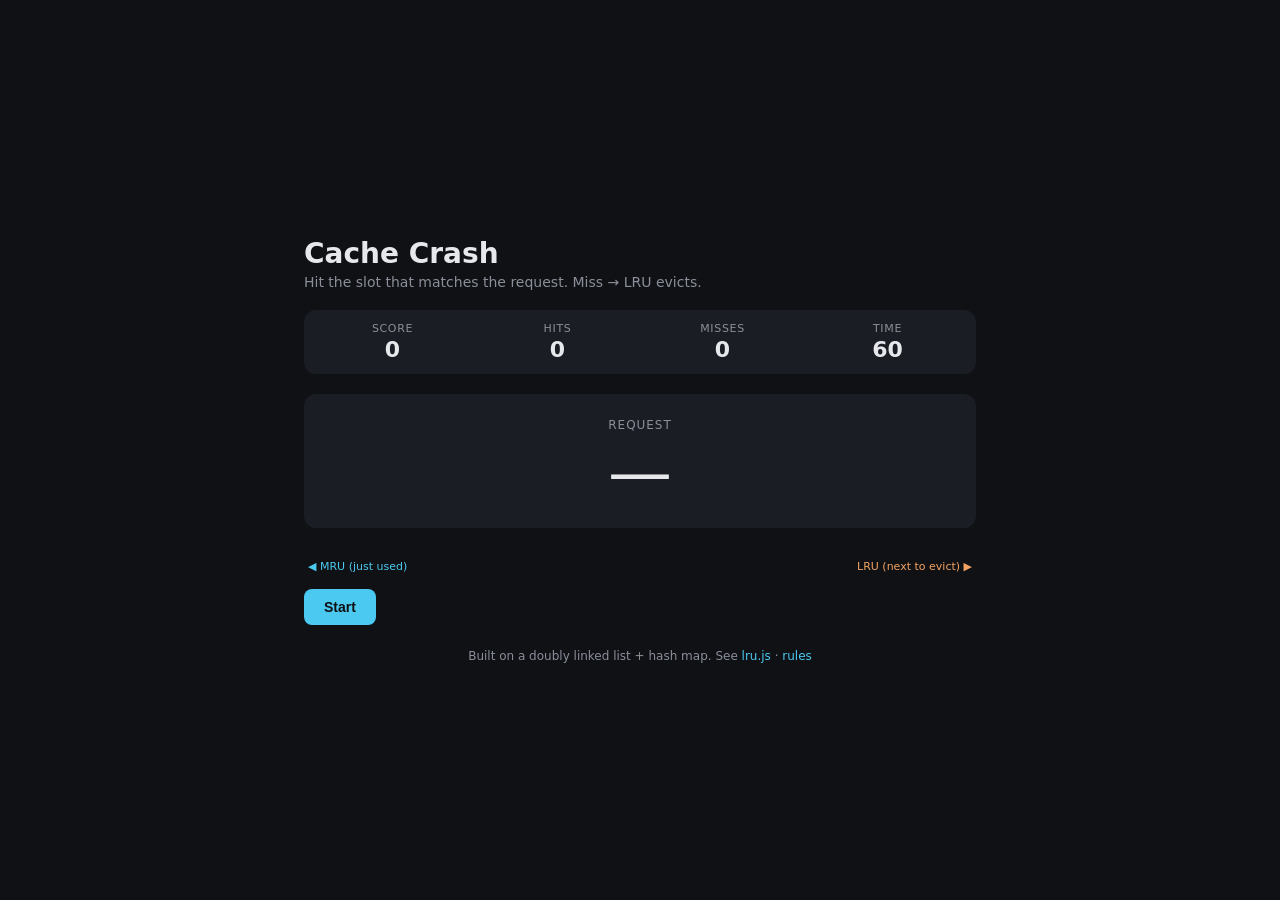
==== weeks/week02/homework/a-linked-list-game/index.html @ c5bf4c40 "feat(week02): add (a) Cache Crash LRU game with activity + class diagrams A web reaction game built " ====
<!DOCTYPE html>
<html lang="en">
<head>
  <meta charset="UTF-8">
  <meta name="viewport" content="width=device-width, initial-scale=1.0">
  <title>Cache Crash — LRU Game</title>
  <link rel="stylesheet" href="style.css">
</head>
<body>
  <div class="app">
    <h1>Cache Crash</h1>
    <p class="subtitle">Hit the slot that matches the request. Miss → LRU evicts.</p>

    <div class="hud">
      <div><span class="label">Score</span><span class="value" id="score">0</span></div>
      <div><span class="label">Hits</span><span class="value" id="hits">0</span></div>
      <div><span class="label">Misses</span><span class="value" id="misses">0</span></div>
      <div><span class="label">Time</span><span class="value" id="timer">60</span></div>
    </div>

    <div class="request-panel">
      <div class="label">Request</div>
      <div id="request-emoji">—</div>
    </div>

    <div class="slots" id="slots"></div>
    <div class="legend">
      <span class="mru-tag">◀ MRU (just used)</span>
      <span class="lru-tag">LRU (next to evict) ▶</span>
    </div>

    <div class="controls">
      <button id="start-btn">Start</button>
      <span id="message"></span>
    </div>

    <footer>
      Built on a doubly linked list + hash map. See
      <a href="./lru.js">lru.js</a> ·
      <a href="./README.md">rules</a>
    </footer>
  </div>

  <script type="module" src="./game.js"></script>
</body>
</html>
---- weeks/week02/homework/a-linked-list-game/style.css ----
:root {
  --bg: #0f1115;
  --panel: #1a1d24;
  --accent: #4cc9f0;
  --hit: #80ed99;
  --miss: #ff6b6b;
  --mru: #4cc9f0;
  --lru: #f4a261;
  --text: #e6e8eb;
  --muted: #8a8f99;
}

* { box-sizing: border-box; }

body {
  margin: 0;
  min-height: 100vh;
  font-family: ui-sans-serif, system-ui, -apple-system, "Segoe UI", Roboto, sans-serif;
  background: var(--bg);
  color: var(--text);
  display: flex;
  align-items: center;
  justify-content: center;
}

.app {
  width: min(720px, 92vw);
  padding: 24px;
}

h1 {
  margin: 0 0 4px 0;
  font-size: 28px;
}

.subtitle {
  color: var(--muted);
  margin: 0 0 20px 0;
  font-size: 14px;
}

.hud {
  display: grid;
  grid-template-columns: repeat(4, 1fr);
  gap: 12px;
  margin-bottom: 20px;
  background: var(--panel);
  padding: 12px;
  border-radius: 12px;
}

.hud > div {
  text-align: center;
}

.hud .label {
  display: block;
  font-size: 11px;
  text-transform: uppercase;
  letter-spacing: 0.06em;
  color: var(--muted);
  margin-bottom: 2px;
}

.hud .value {
  font-size: 22px;
  font-weight: 600;
}

.request-panel {
  background: var(--panel);
  border-radius: 12px;
  padding: 24px;
  text-align: center;
  margin-bottom: 16px;
}

.request-panel .label {
  font-size: 12px;
  text-transform: uppercase;
  letter-spacing: 0.08em;
  color: var(--muted);
  margin-bottom: 8px;
}

#request-emoji {
  font-size: 64px;
  display: inline-block;
  line-height: 1;
}

.hit-flash { animation: pop-hit 0.3s ease; }
.miss-flash { animation: shake 0.3s ease; }

@keyframes pop-hit {
  0% { transform: scale(1); filter: brightness(1); }
  50% { transform: scale(1.25); filter: brightness(1.4) drop-shadow(0 0 12px var(--hit)); }
  100% { transform: scale(1); filter: brightness(1); }
}

@keyframes shake {
  0%, 100% { transform: translateX(0); }
  25% { transform: translateX(-6px); }
  75% { transform: translateX(6px); }
}

.slots {
  display: grid;
  grid-template-columns: repeat(5, 1fr);
  gap: 12px;
  margin-bottom: 16px;
}

.slot {
  aspect-ratio: 1;
  font-size: 40px;
  background: var(--panel);
  border: 2px solid transparent;
  border-radius: 12px;
  color: inherit;
  cursor: pointer;
  transition: transform 0.1s, border-color 0.2s, background 0.2s;
}

.slot:hover {
  transform: translateY(-2px);
  border-color: var(--accent);
}

.slot.mru { border-color: var(--mru); box-shadow: 0 0 12px rgba(76, 201, 240, 0.25); }
.slot.lru { border-color: var(--lru); box-shadow: 0 0 12px rgba(244, 162, 97, 0.25); }

.legend {
  display: flex;
  justify-content: space-between;
  font-size: 11px;
  color: var(--muted);
  margin-bottom: 16px;
  padding: 0 4px;
}

.legend .mru-tag { color: var(--mru); }
.legend .lru-tag { color: var(--lru); }

.controls {
  display: flex;
  gap: 12px;
  align-items: center;
}

#start-btn {
  flex: 0 0 auto;
  padding: 10px 20px;
  font-size: 14px;
  background: var(--accent);
  color: var(--bg);
  border: none;
  border-radius: 8px;
  cursor: pointer;
  font-weight: 600;
}

#start-btn:hover { filter: brightness(1.1); }

#message {
  flex: 1;
  font-size: 14px;
  color: var(--muted);
}

footer {
  margin-top: 24px;
  font-size: 12px;
  color: var(--muted);
  text-align: center;
}

footer a { color: var(--accent); text-decoration: none; }
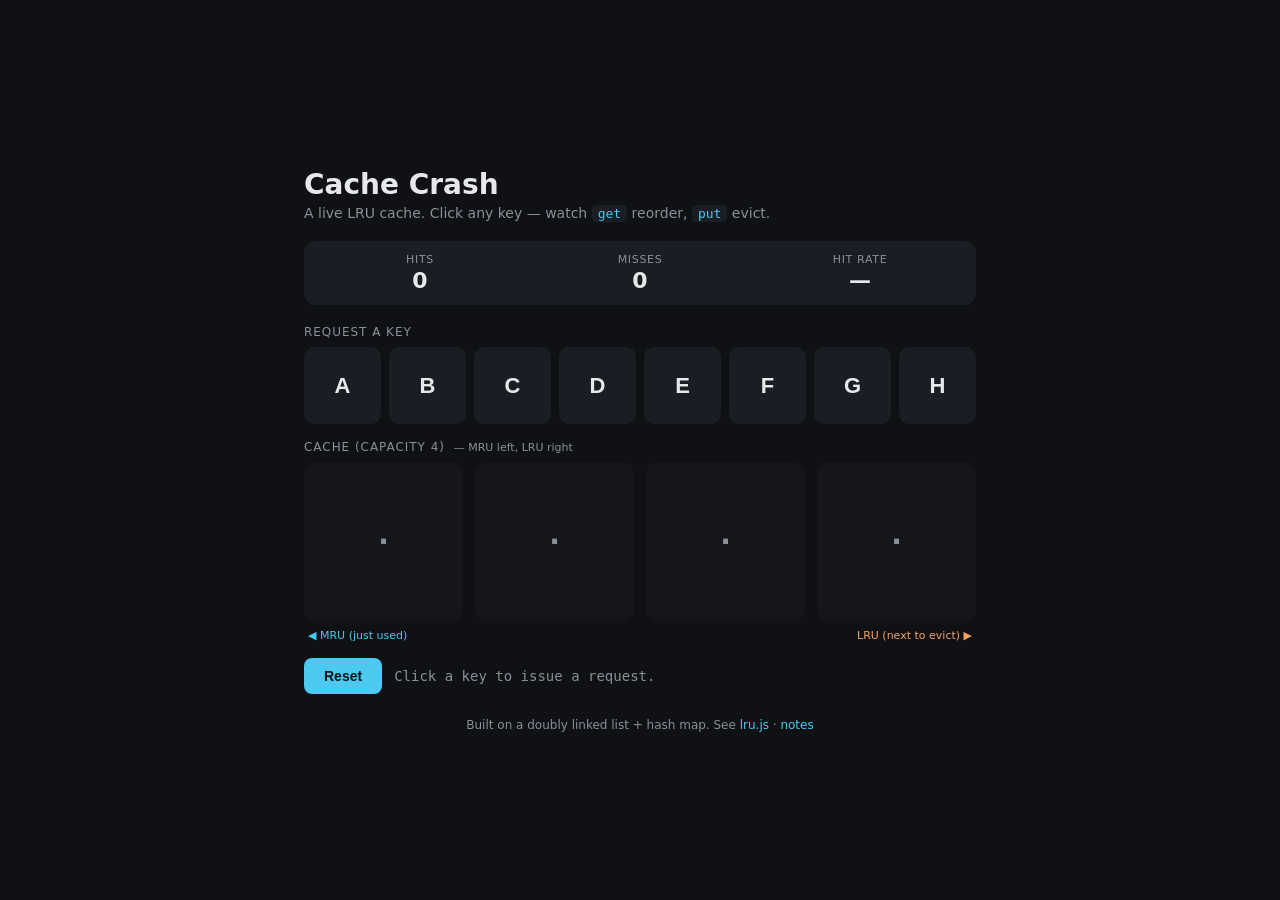
==== commit 3132dd74: "refactor(week02): simplify Cache Crash to a turn-based LRU sandbox The previous timed-reaction game " ====
--- a/weeks/week02/homework/a-linked-list-game/index.html
+++ b/weeks/week02/homework/a-linked-list-game/index.html
@@ -3,26 +3,24 @@
 <head>
   <meta charset="UTF-8">
   <meta name="viewport" content="width=device-width, initial-scale=1.0">
-  <title>Cache Crash — LRU Game</title>
+  <title>Cache Crash — LRU Sandbox</title>
   <link rel="stylesheet" href="style.css">
 </head>
 <body>
   <div class="app">
     <h1>Cache Crash</h1>
-    <p class="subtitle">Hit the slot that matches the request. Miss → LRU evicts.</p>
+    <p class="subtitle">A live LRU cache. Click any key — watch <code>get</code> reorder, <code>put</code> evict.</p>
 
     <div class="hud">
-      <div><span class="label">Score</span><span class="value" id="score">0</span></div>
       <div><span class="label">Hits</span><span class="value" id="hits">0</span></div>
       <div><span class="label">Misses</span><span class="value" id="misses">0</span></div>
-      <div><span class="label">Time</span><span class="value" id="timer">60</span></div>
+      <div><span class="label">Hit rate</span><span class="value" id="rate">—</span></div>
     </div>
 
-    <div class="request-panel">
-      <div class="label">Request</div>
-      <div id="request-emoji">—</div>
-    </div>
+    <div class="section-label">Request a key</div>
+    <div class="keys" id="keys"></div>
 
+    <div class="section-label">Cache (capacity 4) <span class="muted">— MRU left, LRU right</span></div>
     <div class="slots" id="slots"></div>
     <div class="legend">
       <span class="mru-tag">◀ MRU (just used)</span>
@@ -30,14 +28,14 @@
     </div>
 
     <div class="controls">
-      <button id="start-btn">Start</button>
-      <span id="message"></span>
+      <button id="reset-btn">Reset</button>
+      <span id="message">Click a key to issue a request.</span>
     </div>
 
     <footer>
       Built on a doubly linked list + hash map. See
       <a href="./lru.js">lru.js</a> ·
-      <a href="./README.md">rules</a>
+      <a href="./README.md">notes</a>
     </footer>
   </div>
 
--- a/weeks/week02/homework/a-linked-list-game/style.css
+++ b/weeks/week02/homework/a-linked-list-game/style.css
@@ -39,9 +39,17 @@
   font-size: 14px;
 }
 
+.subtitle code {
+  background: var(--panel);
+  padding: 1px 6px;
+  border-radius: 4px;
+  color: var(--accent);
+  font-size: 13px;
+}
+
 .hud {
   display: grid;
-  grid-template-columns: repeat(4, 1fr);
+  grid-template-columns: repeat(3, 1fr);
   gap: 12px;
   margin-bottom: 20px;
   background: var(--panel);
@@ -67,69 +75,94 @@
   font-weight: 600;
 }
 
-.request-panel {
-  background: var(--panel);
-  border-radius: 12px;
-  padding: 24px;
-  text-align: center;
-  margin-bottom: 16px;
-}
-
-.request-panel .label {
+.section-label {
   font-size: 12px;
   text-transform: uppercase;
   letter-spacing: 0.08em;
   color: var(--muted);
-  margin-bottom: 8px;
-}
-
-#request-emoji {
-  font-size: 64px;
-  display: inline-block;
-  line-height: 1;
-}
-
-.hit-flash { animation: pop-hit 0.3s ease; }
-.miss-flash { animation: shake 0.3s ease; }
-
-@keyframes pop-hit {
-  0% { transform: scale(1); filter: brightness(1); }
-  50% { transform: scale(1.25); filter: brightness(1.4) drop-shadow(0 0 12px var(--hit)); }
-  100% { transform: scale(1); filter: brightness(1); }
-}
-
-@keyframes shake {
-  0%, 100% { transform: translateX(0); }
-  25% { transform: translateX(-6px); }
-  75% { transform: translateX(6px); }
+  margin: 16px 0 8px 0;
+}
+
+.section-label .muted {
+  text-transform: none;
+  letter-spacing: 0;
+  font-size: 11px;
+  margin-left: 4px;
+}
+
+.keys {
+  display: grid;
+  grid-template-columns: repeat(8, 1fr);
+  gap: 8px;
+  margin-bottom: 16px;
+}
+
+.key {
+  aspect-ratio: 1;
+  font-size: 22px;
+  font-weight: 600;
+  background: var(--panel);
+  border: 2px solid transparent;
+  border-radius: 10px;
+  color: var(--text);
+  cursor: pointer;
+  transition: transform 0.1s, border-color 0.2s, background 0.2s;
+}
+
+.key:hover {
+  transform: translateY(-2px);
+  border-color: var(--accent);
+}
+
+.key.cached {
+  background: rgba(76, 201, 240, 0.12);
+  border-color: rgba(76, 201, 240, 0.4);
 }
 
 .slots {
   display: grid;
-  grid-template-columns: repeat(5, 1fr);
+  grid-template-columns: repeat(4, 1fr);
   gap: 12px;
-  margin-bottom: 16px;
+  margin-bottom: 8px;
 }
 
 .slot {
   aspect-ratio: 1;
-  font-size: 40px;
+  font-size: 36px;
+  font-weight: 600;
   background: var(--panel);
   border: 2px solid transparent;
   border-radius: 12px;
-  color: inherit;
-  cursor: pointer;
-  transition: transform 0.1s, border-color 0.2s, background 0.2s;
-}
-
-.slot:hover {
-  transform: translateY(-2px);
-  border-color: var(--accent);
+  display: flex;
+  align-items: center;
+  justify-content: center;
+  transition: border-color 0.2s, background 0.2s;
+}
+
+.slot.empty {
+  color: var(--muted);
+  font-size: 28px;
+  background: rgba(26, 29, 36, 0.5);
 }
 
 .slot.mru { border-color: var(--mru); box-shadow: 0 0 12px rgba(76, 201, 240, 0.25); }
 .slot.lru { border-color: var(--lru); box-shadow: 0 0 12px rgba(244, 162, 97, 0.25); }
 
+.hit-flash { animation: pop-hit 0.35s ease; }
+.miss-flash { animation: pop-miss 0.35s ease; }
+
+@keyframes pop-hit {
+  0% { transform: scale(1); }
+  50% { transform: scale(1.15); filter: drop-shadow(0 0 12px var(--hit)); }
+  100% { transform: scale(1); }
+}
+
+@keyframes pop-miss {
+  0% { transform: scale(1); }
+  50% { transform: scale(1.15); filter: drop-shadow(0 0 12px var(--miss)); }
+  100% { transform: scale(1); }
+}
+
 .legend {
   display: flex;
   justify-content: space-between;
@@ -148,7 +181,7 @@
   align-items: center;
 }
 
-#start-btn {
+#reset-btn {
   flex: 0 0 auto;
   padding: 10px 20px;
   font-size: 14px;
@@ -160,12 +193,13 @@
   font-weight: 600;
 }
 
-#start-btn:hover { filter: brightness(1.1); }
+#reset-btn:hover { filter: brightness(1.1); }
 
 #message {
   flex: 1;
   font-size: 14px;
   color: var(--muted);
+  font-family: ui-monospace, SFMono-Regular, Menlo, monospace;
 }
 
 footer {
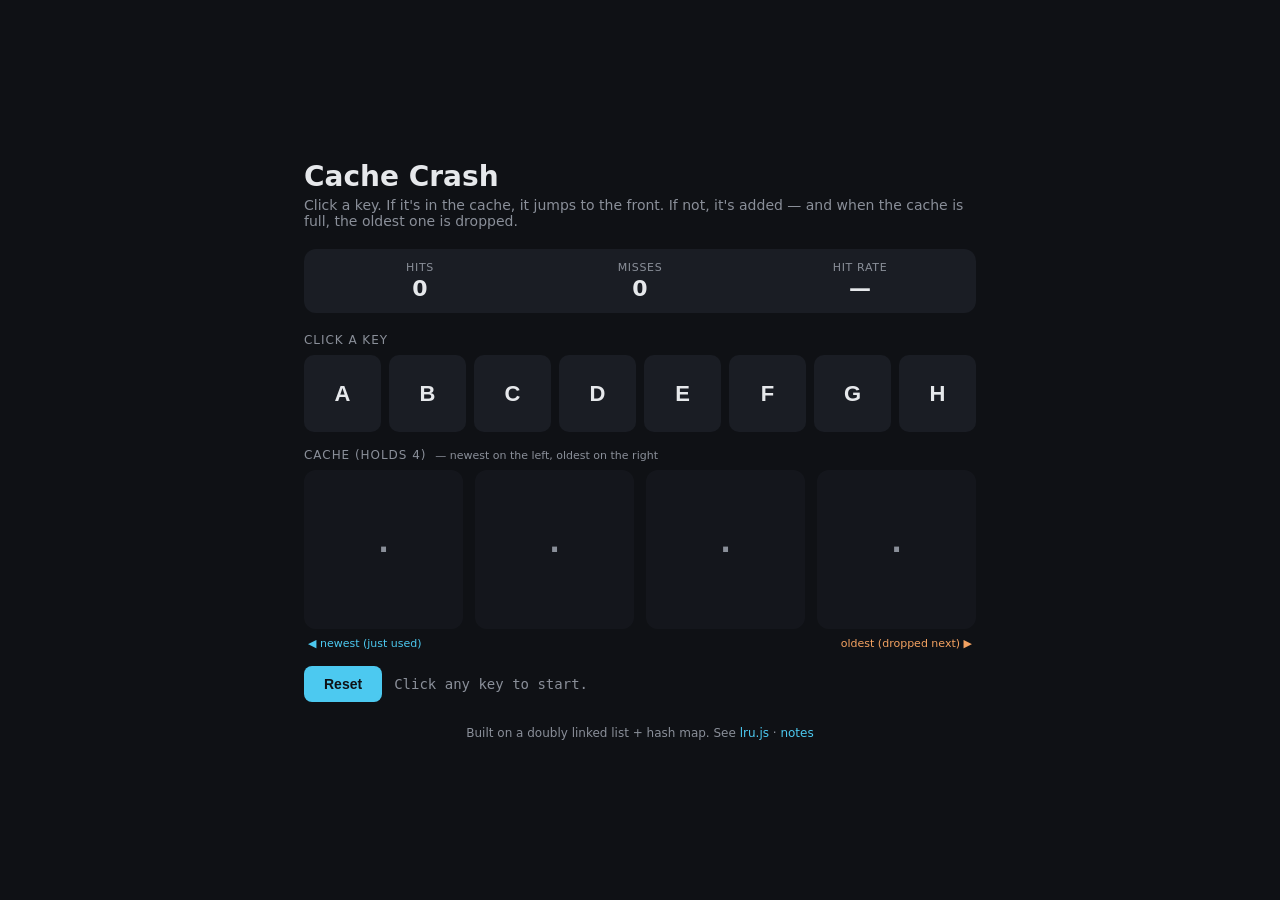
==== commit 4cdc6cce: "docs(week02): plain-English wording in diagrams and UI Replace jargon (MRU/LRU, "w/ eviction", "evic" ====
--- a/weeks/week02/homework/a-linked-list-game/index.html
+++ b/weeks/week02/homework/a-linked-list-game/index.html
@@ -9,7 +9,7 @@
 <body>
   <div class="app">
     <h1>Cache Crash</h1>
-    <p class="subtitle">A live LRU cache. Click any key — watch <code>get</code> reorder, <code>put</code> evict.</p>
+    <p class="subtitle">Click a key. If it's in the cache, it jumps to the front. If not, it's added — and when the cache is full, the oldest one is dropped.</p>
 
     <div class="hud">
       <div><span class="label">Hits</span><span class="value" id="hits">0</span></div>
@@ -17,19 +17,19 @@
       <div><span class="label">Hit rate</span><span class="value" id="rate">—</span></div>
     </div>
 
-    <div class="section-label">Request a key</div>
+    <div class="section-label">Click a key</div>
     <div class="keys" id="keys"></div>
 
-    <div class="section-label">Cache (capacity 4) <span class="muted">— MRU left, LRU right</span></div>
+    <div class="section-label">Cache (holds 4) <span class="muted">— newest on the left, oldest on the right</span></div>
     <div class="slots" id="slots"></div>
     <div class="legend">
-      <span class="mru-tag">◀ MRU (just used)</span>
-      <span class="lru-tag">LRU (next to evict) ▶</span>
+      <span class="mru-tag">◀ newest (just used)</span>
+      <span class="lru-tag">oldest (dropped next) ▶</span>
     </div>
 
     <div class="controls">
       <button id="reset-btn">Reset</button>
-      <span id="message">Click a key to issue a request.</span>
+      <span id="message">Click any key to start.</span>
     </div>
 
     <footer>
